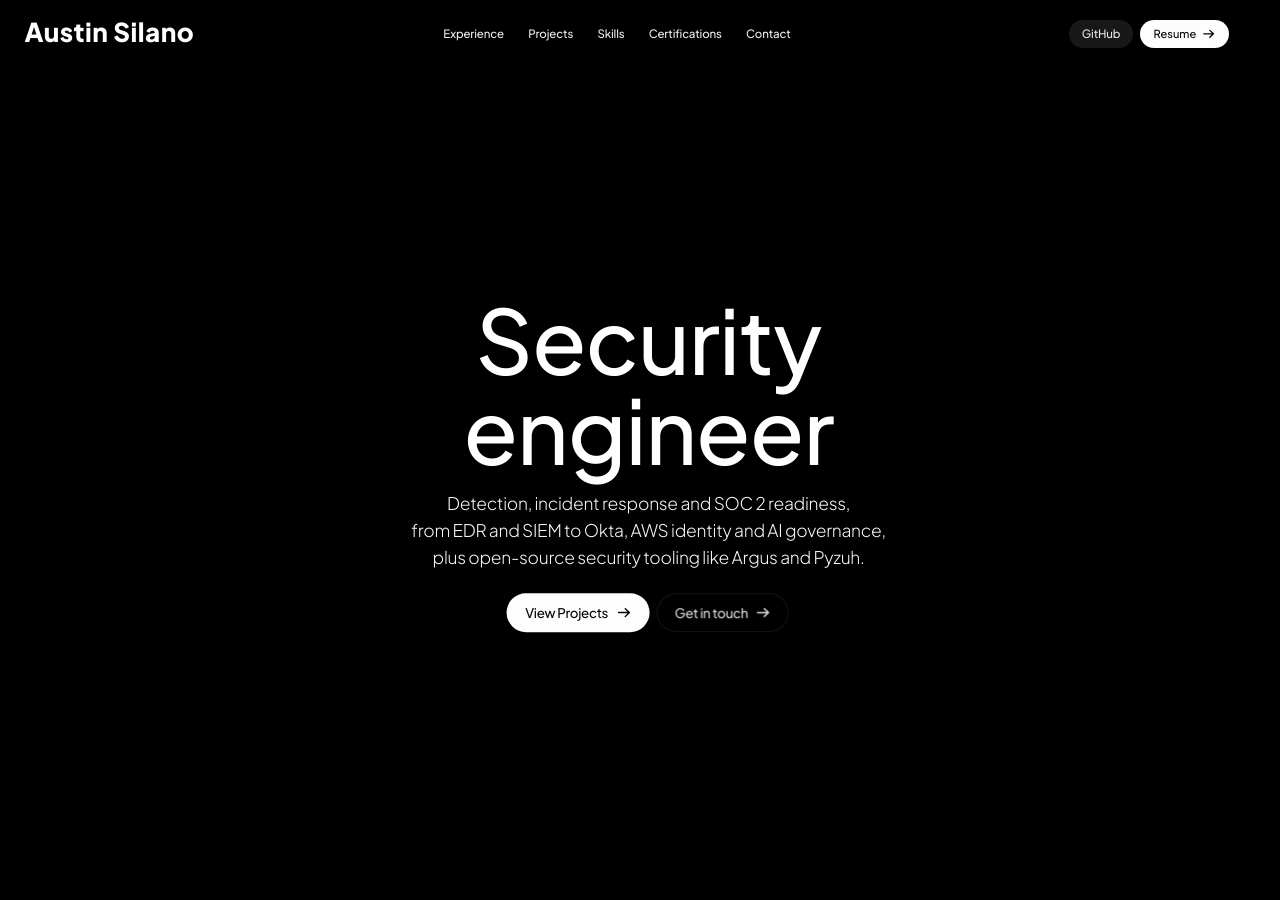
==== index.html @ 7d2184f4 "final" ====
<!DOCTYPE html>
<html lang="en">
<head>
<meta charset="utf-8">
<meta name="viewport" content="width=device-width, initial-scale=1, viewport-fit=cover">
<title>Austin Silano — Security Engineer</title>
<meta name="description" content="Austin Silano is a security engineer working on detection, incident response, identity and SOC 2 compliance.">
<meta name="theme-color" content="#000000">
<link rel="icon" href="data:image/svg+xml,%3Csvg xmlns='http://www.w3.org/2000/svg' viewBox='0 0 32 32'%3E%3Crect width='32' height='32' rx='8' fill='%23000'/%3E%3Ccircle cx='16' cy='16' r='7' fill='%2360a5fa'/%3E%3C/svg%3E">

<link rel="preconnect" href="https://fonts.googleapis.com">
<link rel="preconnect" href="https://fonts.gstatic.com" crossorigin>
<link href="https://fonts.googleapis.com/css2?family=Plus+Jakarta+Sans:wght@300;400;500;600;800&display=block" rel="stylesheet">

<style>
/* ==========================================================
   DESIGN SYSTEM — one reference-pixel unit (--u)
   Desktop is authored against a 1280 x 800 render and scales.
   ========================================================== */
:root{
  --u: min(calc(100vw / 1280), calc(100dvh / 760));

  --ink:        #ffffff;
  --ink-muted:  #ededed;
  --panel:      #181818;
  --white-btn:  #fdfdfd;
  --btn-ink:    #050505;
  --glass-fill: rgba(0,0,0,.78);
  --glass-line: rgba(255,255,255,.09);

  --dx: 8.5;    /* hero block optical offset, solved against the reference render */
  --dy: 13.1;

  /* The source clip is violet. This rotates it to blue.
     Tune: -30deg = indigo-blue, -42deg = blue, -55deg = cyan-blue. */
  --hue: -42deg;
  --accent: #60a5fa;

  --e-reveal: cubic-bezier(.16, 1, .3, 1);   /* long, graceful settle */
  --e-soft:   cubic-bezier(.25, .8, .3, 1);  /* supporting elements   */
}
@supports not (height: 100dvh){
  :root{ --u: min(calc(100vw / 1280), calc(100vh / 760)); }
}

*{box-sizing:border-box}
html,body{height:100%;margin:0;padding:0;overflow:hidden;background:#000}
body{
  font-family:'PJS','Plus Jakarta Sans',-apple-system,BlinkMacSystemFont,'Segoe UI',Roboto,sans-serif;
  -webkit-font-smoothing:antialiased;
  -moz-osx-font-smoothing:grayscale;
  text-rendering:geometricPrecision;
  color:var(--ink);
}

/* ==========================================================
   HERO + VIDEO BACKGROUND
   ========================================================== */
.hero{position:relative;width:100vw;height:100dvh;overflow:hidden;background:#000}
@supports not (height: 100dvh){ .hero{height:100vh} }

/* 1280:800 bleed box, always covering the viewport */
.bg{
  position:absolute;left:50%;top:50%;
  transform:translate(-50%,-50%);
  width:max(100vw, calc(100dvh * 1.6));
  height:max(62.5vw, 100dvh);
  background-color:#000;
}
@supports not (height: 100dvh){
  .bg{width:max(100vw, calc(100vh * 1.6));height:max(62.5vw, 100vh)}
}
.bg-video{
  position:absolute;inset:0;
  width:100%;height:100%;
  object-fit:cover;
  object-position:51% 8%;      /* framing inherited from the still it replaces */
  display:block;
  background-color:#000;
  pointer-events:none;
  opacity:0;
  transition:opacity .9s linear;
  filter:hue-rotate(var(--hue)) saturate(1.05);   /* violet -> blue */
}
.bg-video.is-active{opacity:1}

/* ==========================================================
   NAV (desktop)
   ========================================================== */
.nav{position:absolute;top:0;left:0;right:0;height:calc(67 * var(--u));
     display:flex;align-items:center;
     padding-left:calc(24.5 * var(--u));padding-right:calc(50.7 * var(--u));z-index:3}

.logo{
  font-weight:800;font-size:calc(26 * var(--u));letter-spacing:calc(0.45 * var(--u));
  transform:translateY(calc(-2.4 * var(--u)));line-height:1;color:var(--ink);
  text-decoration:none;white-space:nowrap;
}

.nav-links{
  position:absolute;left:50%;top:50%;
  transform:translate(-50%,-50%) translateX(calc(-23 * var(--u)));
  display:flex;align-items:center;gap:calc(24.3 * var(--u));white-space:nowrap;
}
.nav-links a{
  color:var(--ink-muted);text-decoration:none;font-size:calc(11.5 * var(--u));
  font-weight:500;letter-spacing:calc(-0.15 * var(--u));line-height:1;
  transition:color .18s ease;
}
.nav-links a:hover{color:#fff}

.nav-actions{margin-left:auto;display:flex;align-items:center;gap:calc(6.8 * var(--u))}

.btn{
  display:inline-flex;align-items:center;justify-content:center;
  font-family:inherit;text-decoration:none;white-space:nowrap;border:0;cursor:pointer;
}

.btn-login{
  height:calc(28 * var(--u));padding:0 calc(12.9 * var(--u));
  border-radius:calc(14 * var(--u));background:var(--panel);color:#e8e8e8;
  font-size:calc(11.5 * var(--u));font-weight:500;letter-spacing:calc(-0.15 * var(--u));
  transition:background .18s ease,color .18s ease;
}
.btn-login:hover{background:#232323;color:#fff}

.btn-nav-start{
  height:calc(28 * var(--u));padding-left:calc(13.5 * var(--u));
  padding-right:calc(14.5 * var(--u));border-radius:calc(14 * var(--u));
  background:var(--white-btn);color:var(--btn-ink);font-size:calc(11.1 * var(--u));
  font-weight:500;letter-spacing:0;gap:calc(7 * var(--u));
  transition:background .18s ease;
}
.btn-nav-start:hover{background:#fff}
.btn-nav-start .arw{width:calc(11.5 * var(--u));height:calc(9.6 * var(--u))}

.burger{
  display:none;margin-left:auto;width:calc(40 * var(--u));
  height:calc(28 * var(--u));align-items:center;justify-content:center;
  background:var(--panel);border-radius:calc(14 * var(--u));border:0;cursor:pointer;padding:0;
}
.burger span{display:block;width:16px;height:1.5px;background:#ededed;border-radius:2px;position:relative}
.burger span::before,.burger span::after{content:"";position:absolute;left:0;width:16px;height:1.5px;
  background:#ededed;border-radius:2px}
.burger span::before{top:-5px}
.burger span::after{top:5px}

.arw{flex:0 0 auto;display:block}

/* ==========================================================
   HERO CONTENT
   ========================================================== */
.hero-inner{
  position:absolute;left:50%;top:50%;
  transform:translate(-50%,-50%) translate(calc(var(--dx) * var(--u)), calc(var(--dy) * var(--u)));
  width:max-content;text-align:center;z-index:2;
}

.ln{display:block}
.ln-i{display:block}
h1{margin:0;font-weight:500;font-size:calc(89 * var(--u));
   line-height:calc(90 * var(--u));letter-spacing:calc(-1 * var(--u));color:var(--ink)}

.sub{margin:calc(16.1 * var(--u)) 0 0;font-weight:300;font-size:calc(17.4 * var(--u));
     line-height:calc(27 * var(--u));letter-spacing:calc(-0.30 * var(--u));color:#f6f6f6}

.ctas{margin-top:calc(21.8 * var(--u));display:flex;align-items:center;
      justify-content:center;transform:translateX(calc(-0.75 * var(--u)));
      gap:calc(7 * var(--u))}

.btn-lg{height:calc(39 * var(--u));border-radius:calc(19.5 * var(--u));
        font-size:calc(13.3 * var(--u));font-weight:500;
        letter-spacing:calc(-0.3 * var(--u));gap:calc(9 * var(--u))}
.btn-primary{background:var(--white-btn);color:var(--btn-ink);
  padding-left:calc(18.2 * var(--u));padding-right:calc(19.2 * var(--u));
  transition:background .18s ease,transform .18s ease}
.btn-primary:hover{background:#fff}
.btn-ghost{background:var(--glass-fill);color:#d9d9d9;padding:0 calc(17.4 * var(--u));
  border:1px solid var(--glass-line);-webkit-backdrop-filter:blur(2px);
  backdrop-filter:blur(2px);transition:background .18s ease,border-color .18s ease}
.btn-ghost:hover{background:rgba(0,0,0,.66);border-color:rgba(255,255,255,.16)}
.btn-lg .arw{width:calc(13 * var(--u));height:calc(10.8 * var(--u))}

a:focus-visible,button:focus-visible{outline:2px solid var(--accent);
  outline-offset:3px;border-radius:99px}

/* ==========================================================
   MOBILE MENU (hidden on desktop)
   ========================================================== */
.menu{display:none}
@keyframes menuIn{from{opacity:0;transform:translateY(-6px) scale(.985)}to{opacity:1;transform:none}}

/* ==========================================================
   TABLET — max-width:1160px
   At ~1155px the 11.5u nav label drops under 10.5px, the 13.3u CTA label
   under 12px, the 28u pill under 25px, the 17.4u subtitle under 15.5px.
   ========================================================== */
@media (max-width:1160px){
  :root{ --u: min(
      max(0.9px, min(calc(100vw / 1280), calc(100dvh / 760))),
      calc((100vw - 72px) / 575),
      calc(100dvh / 620)
    ); }
  .nav{height:max(58px, calc(67 * var(--u)));
       padding-left:max(24px, calc(28 * var(--u)));
       padding-right:max(24px, calc(28 * var(--u)))}
  .nav-links,.nav-actions{display:none}
  .burger{display:flex;width:max(46px, calc(48 * var(--u)));
          height:max(38px, calc(34 * var(--u)));border-radius:999px}
  .hero-inner{max-width:calc(100vw - 48px)}
  .sub{font-size:max(16px, calc(17.4 * var(--u)));line-height:max(25px, calc(27 * var(--u)))}
  .ctas{margin-top:max(26px, calc(21.8 * var(--u)));gap:max(10px, calc(7 * var(--u)))}
  .btn-lg{height:max(44px, calc(39 * var(--u)));border-radius:max(22px, calc(19.5 * var(--u)));
          font-size:max(15px, calc(13.3 * var(--u)));gap:max(10px, calc(9 * var(--u)))}
  .btn-primary{padding-left:max(21px, calc(18.2 * var(--u)));
               padding-right:max(22px, calc(19.2 * var(--u)))}
  .btn-ghost{padding-left:max(20px, calc(17.4 * var(--u)));
             padding-right:max(21px, calc(18.4 * var(--u)))}
  .btn-lg .arw{width:max(14px, calc(13 * var(--u)));height:max(11.6px, calc(10.8 * var(--u)))}
  .menu{position:absolute;top:calc(max(58px, calc(67 * var(--u))) - 6px);
        right:max(24px, calc(28 * var(--u)));width:min(320px, calc(100vw - 48px));
        background:rgba(10,10,12,.86);-webkit-backdrop-filter:blur(22px);
        backdrop-filter:blur(22px);border:1px solid rgba(255,255,255,.09);
        border-radius:20px;padding:10px 8px 12px;flex-direction:column;
        box-shadow:0 24px 60px rgba(0,0,0,.55);transform-origin:top right;z-index:5}
  .menu.open{display:flex;animation:menuIn .18s ease both}
  .menu a{color:var(--ink-muted);text-decoration:none;font-size:15px;font-weight:500;
          letter-spacing:calc(-0.15 * var(--u));padding:12px 14px;border-radius:12px;
          transition:background .18s ease,color .18s ease}
  .menu a:hover{background:rgba(255,255,255,.06);color:#fff}
  .menu .divider{height:1px;background:rgba(255,255,255,.08);margin:8px 14px}
  .menu .m-start{display:flex;align-items:center;justify-content:center;gap:9px;
    background:var(--white-btn);color:var(--btn-ink);margin:6px 8px 0;padding:13px 16px;
    border-radius:14px;font-weight:600}
  .menu .m-start:hover{background:#fff;color:var(--btn-ink)}
  .menu .m-start .arw{width:13px;height:11px}
}

/* ==========================================================
   MOBILE — max-width:552px
   The subtitle becomes a fluid measure and the headline is sized from the
   available width. Longest headline word is "engineer" at roughly 4.3x the
   font size, so dividing by 5.2 leaves headroom at every width.
   ========================================================== */
@media (max-width:552px){
  :root{--u:1px}
  .nav{height:56px;padding:0 20px}
  .logo{font-size:22px;letter-spacing:-.4px}
  .burger{width:42px;height:36px}
  .hero-inner{position:absolute;left:0;right:0;top:50%;width:auto;max-width:none;
              padding:0 20px;transform:translateY(-47%)}
  h1{font-size:min(74px, calc((100vw - 44px) / 5.2));line-height:1.04;letter-spacing:-.02em}
  .sub{margin-top:16px;font-size:clamp(15.5px, 4vw, 16.5px);line-height:1.6;
       letter-spacing:0;max-width:42ch;margin-left:auto;margin-right:auto}
  .sub br{display:none}
  .ctas{margin-top:24px;gap:10px;transform:none;flex-wrap:wrap}
  .btn-lg{height:46px;border-radius:23px;font-size:15px;gap:9px}
  .btn-primary{padding-left:20px;padding-right:21px}
  .btn-ghost{padding-left:19px;padding-right:20px}
  .btn-lg .arw{width:13px;height:11px}
  .menu{top:50px;left:16px;right:16px;width:auto}
  .menu a{font-size:15.5px;padding:13px 14px}
  .menu .m-start{padding:14px 16px}
}

/* NARROW PHONES — the CTA pair stops fitting at 354px */
@media (max-width:353px){
  .ctas{flex-direction:column;align-items:center}
  .btn-lg{width:min(100%,272px)}
}

/* SHORT LANDSCAPE PHONES */
@media (max-width:552px) and (max-height:460px){
  h1{font-size:min(44px, calc((100vw - 44px) / 5.2))}
  .sub{margin-top:12px;font-size:15px;line-height:1.5}
  .ctas{margin-top:18px}
  .hero-inner{transform:translateY(-44%)}
}

/* ==========================================================
   ENTRANCE SEQUENCE — runs once on first load, then detaches.
   The background video is the stage and is never animated.
   ========================================================== */

/* resting state while fonts resolve — stage lit, cast offstage.
   The mask gets a little bottom room so the descenders in "Security" and
   "engineer" (y, g) are not clipped while the line rises. */
html.anim .ln{overflow:hidden;padding-top:.26em;margin-top:-.26em;padding-bottom:.08em;margin-bottom:-.08em}
html.anim .ln-i{transform:translateY(100%)}
html.anim .logo, html.anim .nav-links a, html.anim .nav-actions .btn,
html.anim .burger, html.anim .sub, html.anim .ctas .btn{opacity:0}
html.anim .ln-i,html.anim .logo,html.anim .nav-links a,html.anim .nav-actions .btn,
html.anim .sub,html.anim .ctas .btn{will-change:transform,opacity}

@keyframes lineRise{from{transform:translateY(100%)}to{transform:translateY(0)}}
@keyframes subIn{from{opacity:0;transform:translateY(calc(14 * var(--u)));filter:blur(4px)}
                 to{opacity:1;transform:none;filter:blur(0)}}
@keyframes subInFlat{from{opacity:0;transform:translateY(calc(12 * var(--u)))}
                     to{opacity:1;transform:none}}
@keyframes pillIn{from{opacity:0;transform:translateY(calc(8 * var(--u))) scale(.972)}
                  to{opacity:1;transform:none}}
@keyframes liftIn{from{opacity:0;transform:translateY(calc(9 * var(--u)))}
                  to{opacity:1;transform:none}}
/* the logo carries an authored -2.4u optical offset; the keyframes carry it
   through so the resting frame is bit-identical */
@keyframes logoIn{
  from{opacity:0;transform:translateY(calc(-2.4 * var(--u))) translateY(calc(9 * var(--u)))}
  to  {opacity:1;transform:translateY(calc(-2.4 * var(--u)))}}

html.anim.go .ln-i{animation:lineRise 1.05s var(--e-reveal) both}
html.anim.go .ln:nth-child(1) .ln-i{animation-delay:.12s}
html.anim.go .ln:nth-child(2) .ln-i{animation-delay:.22s}
html.anim.go .logo{animation:logoIn .62s var(--e-soft) .46s both}
html.anim.go .nav-links a{animation:liftIn .55s var(--e-soft) both}
html.anim.go .nav-links a:nth-child(1){animation-delay:.540s}
html.anim.go .nav-links a:nth-child(2){animation-delay:.585s}
html.anim.go .nav-links a:nth-child(3){animation-delay:.630s}
html.anim.go .nav-links a:nth-child(4){animation-delay:.675s}
html.anim.go .nav-links a:nth-child(5){animation-delay:.720s}
html.anim.go .sub{animation:subIn .85s var(--e-reveal) .58s both}
html.anim.go .btn-login{animation:pillIn .55s var(--e-soft) .68s both}
html.anim.go .burger{animation:pillIn .55s var(--e-soft) .68s both}
html.anim.go .btn-nav-start{animation:pillIn .55s var(--e-soft) .73s both}
html.anim.go .ctas .btn-primary{animation:pillIn .70s var(--e-reveal) .90s both}
html.anim.go .ctas .btn-ghost{animation:pillIn .70s var(--e-reveal) .97s both}

/* mobile: same language, restrained — drop the focus pull */
@media (max-width:552px){
  html.anim.go .sub{animation-name:subInFlat}
  html.anim.go .ln-i{animation-duration:.92s}
  html.anim.go .ctas .btn-primary{animation-delay:.84s}
  html.anim.go .ctas .btn-ghost{animation-delay:.90s}
}

/* reduced motion — belt and braces alongside the script's own opt-out */
@media (prefers-reduced-motion:reduce){
  html.anim .ln{overflow:visible;padding-top:0;margin-top:0;padding-bottom:0;margin-bottom:0}
  html.anim .ln-i{transform:none}
  html.anim .logo, html.anim .nav-links a, html.anim .nav-actions .btn,
  html.anim .burger, html.anim .sub, html.anim .ctas .btn{opacity:1}
}
@media (prefers-reduced-motion:reduce){*{transition:none!important;animation:none!important}}
</style>

<script>
/* A) ENTRANCE — armed synchronously so there is no flash of unanimated content. */
(function(){
  var d = document, root = d.documentElement;
  if (window.matchMedia && matchMedia('(prefers-reduced-motion: reduce)').matches) return;
  root.classList.add('anim');

  var started = false, cleaned = false, bootTimer = null, safeTimer = null;

  function clean(){
    if (cleaned) return;
    cleaned = true;
    clearTimeout(safeTimer);
    d.removeEventListener('animationend', onEnd, true);
    root.classList.remove('anim');
    root.classList.remove('go');
  }
  function onEnd(e){
    /* the secondary CTA is the last thing on the timeline */
    if (e.animationName === 'pillIn' && e.target.classList && e.target.classList.contains('btn-ghost')) clean();
  }
  function start(){
    if (started) return;
    started = true;
    clearTimeout(bootTimer);
    d.addEventListener('animationend', onEnd, true);
    safeTimer = setTimeout(clean, 2600);
    root.classList.add('go');
  }
  function boot(){
    bootTimer = setTimeout(start, 900);               /* ceiling */
    if (d.fonts && d.fonts.ready) d.fonts.ready.then(start, start);
    else start();
  }
  if (d.readyState === 'loading') d.addEventListener('DOMContentLoaded', boot);
  else boot();
})();
</script>
</head>

<body>
<main class="hero">

  <div class="bg" role="img" aria-label="Stylised globe of Earth rendered as a blue dot matrix against a starfield, slowly rotating">
    <video class="bg-video is-active" id="bgVideoA" autoplay muted loop playsinline preload="auto" disablepictureinpicture aria-hidden="true" poster="https://d2ol7oe51mr4n9.cloudfront.net/user_38xzZboKViGWJOttwIXH07lWA1P/82e7eb75-c65f-490a-99b5-f3d1cad54200.webp">
      <source src="https://d8j0ntlcm91z4.cloudfront.net/user_38xzZboKViGWJOttwIXH07lWA1P/hf_20260912_104036_bd6924f6-3c8e-417e-8465-6d03c8c2e9e6.mp4" type="video/mp4">
    </video>
    <video class="bg-video" id="bgVideoB" muted loop playsinline preload="auto" disablepictureinpicture aria-hidden="true" poster="https://d2ol7oe51mr4n9.cloudfront.net/user_38xzZboKViGWJOttwIXH07lWA1P/82e7eb75-c65f-490a-99b5-f3d1cad54200.webp">
      <source src="https://d8j0ntlcm91z4.cloudfront.net/user_38xzZboKViGWJOttwIXH07lWA1P/hf_20260912_104036_bd6924f6-3c8e-417e-8465-6d03c8c2e9e6.mp4" type="video/mp4">
    </video>
  </div>

  <header class="nav">
    <a class="logo" href="index.html">Austin Silano</a>

    <nav class="nav-links" aria-label="Primary">
      <a href="experience/index.html">Experience</a>
      <a href="projects/index.html">Projects</a>
      <a href="skills/index.html">Skills</a>
      <a href="certifications/index.html">Certifications</a>
      <a href="contact/index.html">Contact</a>
    </nav>

    <div class="nav-actions">
      <a class="btn btn-login" href="https://github.com/austinsilano" target="_blank" rel="noopener">GitHub</a>
      <a class="btn btn-nav-start" href="assets/Austin_Silano_Resume.pdf" target="_blank" rel="noopener">Resume
        <svg class="arw" viewBox="0 0 12 10" fill="none" aria-hidden="true"><path d="M0.8 5h10M7.1 1.4 10.9 5l-3.8 3.6" stroke="currentColor" stroke-width="1.35" stroke-linecap="round" stroke-linejoin="round"/></svg>
      </a>
    </div>

    <button class="burger" id="burger" aria-label="Open menu" aria-expanded="false" aria-controls="menu"><span></span></button>
  </header>

  <nav class="menu" id="menu" aria-label="Mobile">
    <a href="experience/index.html">Experience</a>
    <a href="projects/index.html">Projects</a>
    <a href="skills/index.html">Skills</a>
    <a href="certifications/index.html">Certifications</a>
    <a href="contact/index.html">Contact</a>
    <div class="divider"></div>
    <a href="https://github.com/austinsilano" target="_blank" rel="noopener">GitHub</a>
    <a class="m-start" href="assets/Austin_Silano_Resume.pdf" target="_blank" rel="noopener">Resume
      <svg class="arw" viewBox="0 0 12 10" fill="none" aria-hidden="true"><path d="M0.8 5h10M7.1 1.4 10.9 5l-3.8 3.6" stroke="currentColor" stroke-width="1.35" stroke-linecap="round" stroke-linejoin="round"/></svg>
    </a>
  </nav>

  <div class="hero-inner">
    <h1><span class="ln"><span class="ln-i">Security</span></span>
        <span class="ln"><span class="ln-i">engineer</span></span></h1>
    <p class="sub">Detection, incident response and SOC 2 readiness,<br>
      from EDR and SIEM to Okta, AWS identity and AI governance,<br>
      plus open-source security tooling like Argus and Pyzuh.</p>
    <div class="ctas">
      <a class="btn btn-lg btn-primary" href="projects/index.html">View Projects
        <svg class="arw" viewBox="0 0 12 10" fill="none" aria-hidden="true"><path d="M0.8 5h10M7.1 1.4 10.9 5l-3.8 3.6" stroke="currentColor" stroke-width="1.35" stroke-linecap="round" stroke-linejoin="round"/></svg>
      </a>
      <a class="btn btn-lg btn-ghost" href="contact/index.html">Get in touch
        <svg class="arw" viewBox="0 0 12 10" fill="none" aria-hidden="true"><path d="M0.8 5h10M7.1 1.4 10.9 5l-3.8 3.6" stroke="currentColor" stroke-width="1.35" stroke-linecap="round" stroke-linejoin="round"/></svg>
      </a>
    </div>
  </div>

</main>

<script>
/* B) BURGER */
(function(){
  var burger = document.getElementById('burger');
  var menu = document.getElementById('menu');
  if (!burger || !menu) return;

  function set(open){
    menu.classList.toggle('open', open);
    burger.setAttribute('aria-expanded', open ? 'true' : 'false');
    burger.setAttribute('aria-label', open ? 'Close menu' : 'Open menu');
  }
  burger.addEventListener('click', function(e){
    e.stopPropagation();
    set(!menu.classList.contains('open'));
  });
  menu.addEventListener('click', function(e){
    if (e.target.closest && e.target.closest('a')) set(false);
  });
  document.addEventListener('click', function(e){
    if (menu.classList.contains('open') && !menu.contains(e.target) && !burger.contains(e.target)) set(false);
  });
  document.addEventListener('keydown', function(e){
    if (e.key === 'Escape' && menu.classList.contains('open')){
      set(false);
      burger.focus();
    }
  });
})();
</script>

<script>
/* C) BACKGROUND VIDEO — must be last: it needs the <video> elements to exist.
   The clip's last frame does not match its first, so two copies cross-fade
   at the loop point to hide the seam. */
(function(){
  var A = document.getElementById('bgVideoA');
  var B = document.getElementById('bgVideoB');
  if (!A || !B) return;

  if (window.matchMedia && matchMedia('(prefers-reduced-motion: reduce)').matches){
    A.removeAttribute('autoplay');
    A.pause(); B.pause();
    try { A.currentTime = 0; } catch(e){}
    return;
  }

  var FADE = 0.9, cur = A, nxt = B, swapping = false;

  function play(v){
    var p = v.play();
    if (p && p.catch) p.catch(function(){});
  }
  play(A);

  function tick(){
    if (swapping || !cur.duration) return;
    if (cur.duration - cur.currentTime > FADE) return;
    swapping = true;
    var out = cur;
    nxt.currentTime = 0;
    play(nxt);
    nxt.classList.add('is-active');
    out.classList.remove('is-active');
    cur = nxt; nxt = out;
    setTimeout(function(){
      out.pause();
      out.currentTime = 0;
      swapping = false;
    }, FADE * 1000 + 100);
  }
  A.addEventListener('timeupdate', tick);
  B.addEventListener('timeupdate', tick);
})();
</script>
</body>
</html>
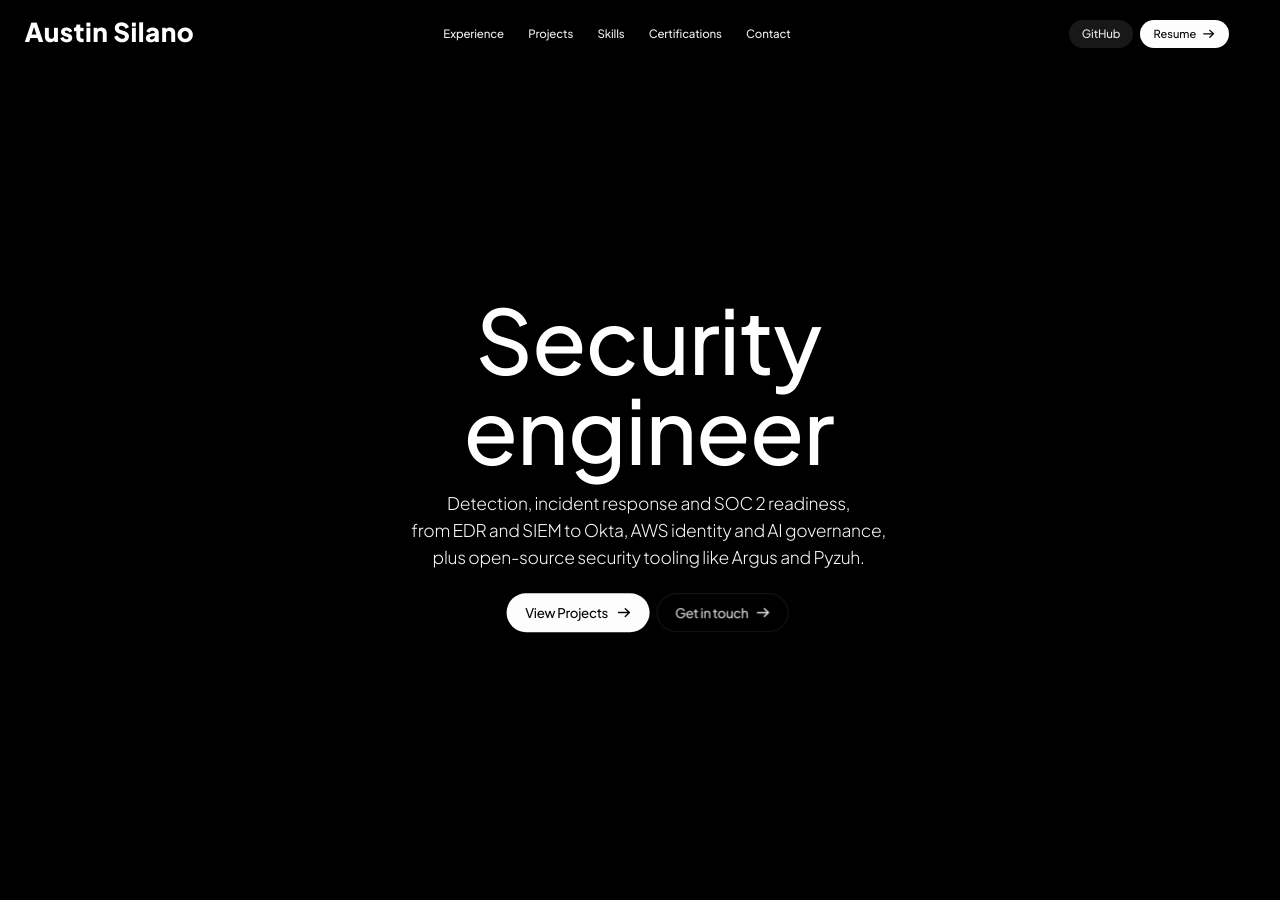
==== commit 7f929ce6: "done" ====
--- a/index.html
+++ b/index.html
@@ -70,6 +70,9 @@
 @supports not (height: 100dvh){
   .bg{width:max(100vw, calc(100vh * 1.6));height:max(62.5vw, 100vh)}
 }
+/* No poster image on purpose: the poster is a violet still, and showing it under the
+   blue tint caused a brief purple flash before the video's first frame. Without it the
+   stage stays black until the globe is ready. */
 .bg-video{
   position:absolute;inset:0;
   width:100%;height:100%;
@@ -386,10 +389,10 @@
 <main class="hero">
 
   <div class="bg" role="img" aria-label="Stylised globe of Earth rendered as a blue dot matrix against a starfield, slowly rotating">
-    <video class="bg-video is-active" id="bgVideoA" autoplay muted loop playsinline preload="auto" disablepictureinpicture aria-hidden="true" poster="https://d2ol7oe51mr4n9.cloudfront.net/user_38xzZboKViGWJOttwIXH07lWA1P/82e7eb75-c65f-490a-99b5-f3d1cad54200.webp">
+    <video class="bg-video is-active" id="bgVideoA" autoplay muted loop playsinline preload="auto" disablepictureinpicture aria-hidden="true">
       <source src="https://d8j0ntlcm91z4.cloudfront.net/user_38xzZboKViGWJOttwIXH07lWA1P/hf_20260912_104036_bd6924f6-3c8e-417e-8465-6d03c8c2e9e6.mp4" type="video/mp4">
     </video>
-    <video class="bg-video" id="bgVideoB" muted loop playsinline preload="auto" disablepictureinpicture aria-hidden="true" poster="https://d2ol7oe51mr4n9.cloudfront.net/user_38xzZboKViGWJOttwIXH07lWA1P/82e7eb75-c65f-490a-99b5-f3d1cad54200.webp">
+    <video class="bg-video" id="bgVideoB" muted loop playsinline preload="auto" disablepictureinpicture aria-hidden="true">
       <source src="https://d8j0ntlcm91z4.cloudfront.net/user_38xzZboKViGWJOttwIXH07lWA1P/hf_20260912_104036_bd6924f6-3c8e-417e-8465-6d03c8c2e9e6.mp4" type="video/mp4">
     </video>
   </div>
